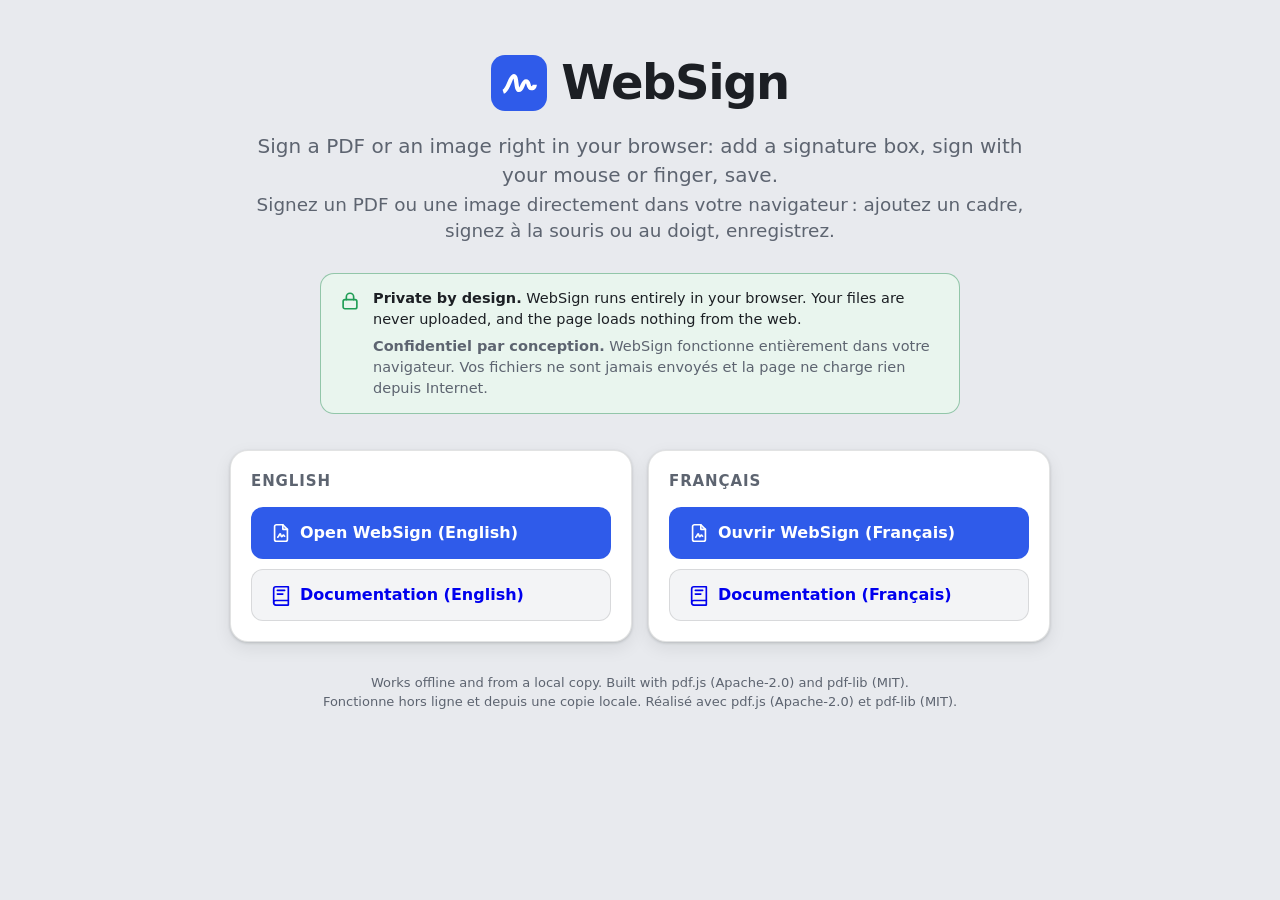
==== index.html @ f83391e6 "Add WebSign app (EN/FR), landing page, docs skeleton, build and smoke test build.mjs generates five " ====
<!doctype html>
<html lang="en">
<head>
<meta charset="utf-8">
<meta name="viewport" content="width=device-width, initial-scale=1, viewport-fit=cover">
<meta http-equiv="Content-Security-Policy" content="default-src 'none'; script-src 'unsafe-inline'; style-src 'unsafe-inline'; img-src data:; connect-src 'none'; media-src 'none'; object-src 'none'; frame-src 'none'; base-uri 'none'; form-action 'none'">
<meta name="referrer" content="no-referrer">
<meta name="color-scheme" content="light dark">
<meta name="description" content="WebSign: sign a PDF or an image in your browser. Nothing is uploaded. — Signez un PDF ou une image dans votre navigateur, sans rien envoyer.">
<title>WebSign – Sign a PDF or an image · Signer un PDF ou une image</title>
<link rel="icon" href="data:image/svg+xml,%3Csvg xmlns='http://www.w3.org/2000/svg' viewBox='0 0 32 32'%3E%3Crect width='32' height='32' rx='8' fill='%232f5bea'/%3E%3Cpath d='M7 21c3-1 4-9 6-9s1 8 3 8 2-5 4-5 1 4 3 4 2-2 2-2' fill='none' stroke='white' stroke-width='2.4' stroke-linecap='round' stroke-linejoin='round'/%3E%3C/svg%3E">
<style>
:root {
  --bg: #e8eaee;
  --surface: #ffffff;
  --surface-2: #f3f4f6;
  --text: #1c1f24;
  --muted: #5d6470;
  --line: rgba(20, 24, 31, 0.12);
  --accent: #2f5bea;
  --accent-text: #ffffff;
  --danger: #c62828;
  --shadow: 0 10px 30px rgba(15, 20, 30, 0.18), 0 2px 6px rgba(15, 20, 30, 0.1);
  --page-shadow: 0 1px 3px rgba(15, 20, 30, 0.18), 0 6px 18px rgba(15, 20, 30, 0.08);
  --radius: 14px;
  --tb-size: 44px;
  --safe-b: env(safe-area-inset-bottom, 0px);
  --safe-t: env(safe-area-inset-top, 0px);
  color-scheme: light dark;
}
@media (prefers-color-scheme: dark) {
  :root {
    --bg: #17191d;
    --surface: #262a31;
    --surface-2: #2f343c;
    --text: #eceef2;
    --muted: #a4abb7;
    --line: rgba(255, 255, 255, 0.12);
    --accent: #6d8dff;
    --accent-text: #0d1330;
    --danger: #ff6b6b;
    --shadow: 0 10px 30px rgba(0, 0, 0, 0.5), 0 2px 6px rgba(0, 0, 0, 0.35);
    --page-shadow: 0 1px 3px rgba(0, 0, 0, 0.5), 0 6px 18px rgba(0, 0, 0, 0.3);
  }
}

* { box-sizing: border-box; }
html, body { margin: 0; height: 100%; }
body {
  background: var(--bg);
  color: var(--text);
  font: 15px/1.45 system-ui, -apple-system, "Segoe UI", Roboto, "Helvetica Neue", Arial, sans-serif;
  -webkit-tap-highlight-color: transparent;
  -webkit-text-size-adjust: 100%;
}
[hidden] { display: none !important; }
button { font: inherit; color: inherit; }
.ico {
  width: 22px; height: 22px; flex: none;
  fill: none; stroke: currentColor; stroke-width: 1.8; stroke-linecap: round; stroke-linejoin: round;
}

/* ---------- shared header bar ---------- */
.bar {
  position: sticky; top: 0; z-index: 20;
  display: flex; align-items: center; gap: 12px;
  min-height: 52px;
  padding: calc(8px + var(--safe-t)) max(16px, env(safe-area-inset-right)) 8px max(16px, env(safe-area-inset-left));
  background: color-mix(in srgb, var(--bg) 82%, transparent);
  -webkit-backdrop-filter: blur(10px); backdrop-filter: blur(10px);
  border-bottom: 1px solid var(--line);
  font-size: 14px; color: var(--muted);
}
.brand-link {
  display: inline-flex; align-items: center; gap: 8px; flex: none;
  color: var(--text); text-decoration: none; font-weight: 650; letter-spacing: -0.01em;
  border-radius: 8px;
}
.brand-link .logo { width: 24px; height: 24px; color: var(--accent); }
.spacer { flex: 1; }
.bar-link { color: var(--muted); text-decoration: none; padding: 6px 8px; border-radius: 8px; white-space: nowrap; }
.bar-link:hover { color: var(--text); background: var(--surface-2); }
a:focus-visible { outline: 3px solid color-mix(in srgb, var(--accent) 60%, transparent); outline-offset: 2px; }
.filename { overflow: hidden; text-overflow: ellipsis; white-space: nowrap; min-width: 0; }

.btn {
  min-height: 44px; padding: 0 20px; border-radius: 12px;
  border: 1px solid var(--line); background: var(--surface-2);
  cursor: pointer; font-weight: 550;
}
.btn:hover { filter: brightness(0.97); }
.btn.primary { background: var(--accent); color: var(--accent-text); border-color: transparent; }
.btn:focus-visible, .tb:focus-visible, .menu button:focus-visible, .swatch:focus-visible {
  outline: 3px solid color-mix(in srgb, var(--accent) 60%, transparent); outline-offset: 2px;
}

.btn { display: inline-flex; align-items: center; justify-content: center; gap: 8px; text-decoration: none; line-height: 1.2; }
.btn.small { min-height: 36px; padding: 0 14px; border-radius: 10px; font-size: 14px; }
/* ---------- landing ---------- */
.landing-main {
  min-height: 100vh; min-height: 100dvh;
  max-width: 860px; margin: 0 auto;
  padding: calc(48px + var(--safe-t)) 20px calc(40px + var(--safe-b));
  display: flex; flex-direction: column; align-items: center; text-align: center;
}
.landing-brand { display: flex; align-items: center; gap: 14px; }
.landing-brand h1 { margin: 0; font-size: clamp(34px, 7vw, 48px); letter-spacing: -0.03em; }
.logo-lg { width: 56px; height: 56px; color: var(--accent); }
.pitch { margin: 14px 0 0; font-size: clamp(17px, 3.4vw, 20px); color: var(--muted); max-width: 40em; }
.pitch span { display: block; }
.pitch [lang="fr"] { margin-top: 2px; font-size: 0.92em; }
.privacy-card {
  margin: 28px 0 8px; padding: 14px 18px;
  display: flex; gap: 12px; align-items: flex-start; text-align: left;
  background: color-mix(in srgb, #1f9d55 10%, var(--surface));
  border: 1px solid color-mix(in srgb, #1f9d55 35%, var(--line));
  border-radius: 14px; max-width: 640px;
}
.privacy-card .ico { color: #1f9d55; margin-top: 2px; }
.privacy-card p { margin: 0; font-size: 14.5px; }
.privacy-card p + p { margin-top: 6px; color: var(--muted); }
.choices { margin-top: 28px; width: 100%; display: grid; grid-template-columns: repeat(2, minmax(0, 1fr)); gap: 16px; }
@media (max-width: 620px) { .choices { grid-template-columns: 1fr; } }
.choice {
  display: flex; flex-direction: column; gap: 10px;
  padding: 20px; text-align: left;
  background: var(--surface); border: 1px solid var(--line); border-radius: 18px;
  box-shadow: var(--page-shadow);
}
.choice h2 { margin: 0 0 4px; font-size: 15px; color: var(--muted); font-weight: 600; text-transform: uppercase; letter-spacing: 0.06em; }
.btn.big { min-height: 52px; justify-content: flex-start; padding: 0 18px; font-size: 16px; }
.landing-foot { margin-top: 32px; font-size: 13px; color: var(--muted); }
.landing-foot span { display: block; }
.landing-foot a { color: inherit; }

/* ---------- docs ---------- */
.docs-body { max-width: 1120px; margin: 0 auto; padding: 24px 20px calc(64px + var(--safe-b)); display: grid; grid-template-columns: 250px minmax(0, 1fr); gap: 40px; }
@media (max-width: 860px) { .docs-body { grid-template-columns: 1fr; gap: 8px; } }
.toc { position: sticky; top: 72px; align-self: start; max-height: calc(100vh - 90px); overflow: auto; font-size: 14px; }
@media (max-width: 860px) { .toc { position: static; max-height: none; } }
.toc h2 { font-size: 13px; text-transform: uppercase; letter-spacing: 0.06em; color: var(--muted); margin: 0 0 8px; }
.toc ol { margin: 0; padding-left: 20px; }
.toc li { margin: 4px 0; }
.toc a { color: var(--text); text-decoration: none; }
.toc a:hover { color: var(--accent); text-decoration: underline; }
.doc { max-width: 720px; font-size: 16px; line-height: 1.65; }
.doc h1 { font-size: clamp(28px, 5vw, 36px); letter-spacing: -0.02em; margin: 0 0 8px; line-height: 1.2; }
.doc .lede { font-size: 18px; color: var(--muted); margin-top: 0; }
.doc h2 { font-size: 22px; margin: 40px 0 10px; padding-top: 8px; border-top: 1px solid var(--line); scroll-margin-top: 70px; }
.doc h3 { font-size: 17px; margin: 22px 0 6px; scroll-margin-top: 70px; }
.doc a { color: var(--accent); }
.doc code, .doc kbd {
  font: 0.88em ui-monospace, SFMono-Regular, Menlo, Consolas, monospace;
  background: var(--surface-2); border: 1px solid var(--line); border-radius: 5px; padding: 1px 5px;
}
.doc table { border-collapse: collapse; width: 100%; font-size: 15px; margin: 12px 0; }
.doc th, .doc td { text-align: left; padding: 8px 10px; border-bottom: 1px solid var(--line); vertical-align: top; }
.doc th { color: var(--muted); font-weight: 600; }
.doc .callout { padding: 12px 16px; border-radius: 12px; background: color-mix(in srgb, var(--accent) 9%, var(--surface)); border: 1px solid color-mix(in srgb, var(--accent) 25%, var(--line)); }
.doc .tbicon { display: inline-flex; vertical-align: -5px; width: 26px; height: 26px; align-items: center; justify-content: center; border-radius: 50%; background: var(--surface); border: 1px solid var(--line); margin: 0 2px; }
.doc .tbicon .ico { width: 16px; height: 16px; }
.doc dt { font-weight: 650; margin-top: 14px; }
.doc dd { margin: 4px 0 0 0; }
.doc-foot { margin-top: 48px; padding-top: 16px; border-top: 1px solid var(--line); font-size: 14px; color: var(--muted); display: flex; gap: 16px; flex-wrap: wrap; }
</style>
</head>
<body>
<svg width="0" height="0" style="position:absolute" aria-hidden="true">
  <defs>
    <symbol id="i-logo" viewBox="0 0 32 32"><rect width="32" height="32" rx="8" fill="currentColor" stroke="none"/><path d="M7 21c3-1 4-9 6-9s1 8 3 8 2-5 4-5 1 4 3 4 2-2 2-2" fill="none" stroke="#fff" stroke-width="2.4"/></symbol>
    <symbol id="i-box" viewBox="0 0 24 24"><path d="M4 8V5a1 1 0 0 1 1-1h3M16 4h3a1 1 0 0 1 1 1v3M20 16v3a1 1 0 0 1-1 1h-3M8 20H5a1 1 0 0 1-1-1v-3M11 4h2M11 20h2M4 11v2M20 11v2"/><path d="M8.5 14.5c1.2-.4 1.6-3.5 2.6-3.5s.6 3 1.6 3 1-1.8 1.9-1.8.6 1.3 1.4 1.3"/></symbol>
    <symbol id="i-pen" viewBox="0 0 24 24"><path d="M15.2 4.8a2.3 2.3 0 0 1 3.3 0l.7.7a2.3 2.3 0 0 1 0 3.3L9 19l-4.6 1.1a.4.4 0 0 1-.5-.5L5 15z"/><path d="m13.5 6.5 4 4"/></symbol>
    <symbol id="i-undo" viewBox="0 0 24 24"><path d="M9 14 4 9l5-5"/><path d="M4 9h10.5a5.5 5.5 0 0 1 0 11H11"/></symbol>
    <symbol id="i-redo" viewBox="0 0 24 24"><path d="m15 14 5-5-5-5"/><path d="M20 9H9.5a5.5 5.5 0 0 0 0 11H13"/></symbol>
    <symbol id="i-sig" viewBox="0 0 24 24"><path d="M3 15c2.2-.6 3-7 4.6-7s.6 6.5 2.2 6.5 1.6-3.6 3.1-3.6 1 2.6 2.4 2.6"/><path d="M18 13v7M15 17.5l3 3 3-3"/><path d="M3 20h9"/></symbol>
    <symbol id="i-doc" viewBox="0 0 24 24"><path d="M14 3H7a2 2 0 0 0-2 2v14a2 2 0 0 0 2 2h10a2 2 0 0 0 2-2V8z"/><path d="M14 3v5h5"/><path d="M12 11v6M9 14.5l3 3 3-3"/></symbol>
    <symbol id="i-file" viewBox="0 0 24 24"><path d="M14 3H7a2 2 0 0 0-2 2v14a2 2 0 0 0 2 2h10a2 2 0 0 0 2-2V8z"/><path d="M14 3v5h5"/><path d="M8.5 16.5c1.2-.4 1.6-3.5 2.6-3.5s.6 3 1.6 3 1-1.8 1.9-1.8.6 1.3 1.4 1.3"/></symbol>
    <symbol id="i-move" viewBox="0 0 24 24"><path d="M12 3v18M3 12h18M12 3 9.5 5.5M12 3l2.5 2.5M12 21l-2.5-2.5M12 21l2.5-2.5M3 12l2.5-2.5M3 12l2.5 2.5M21 12l-2.5-2.5M21 12l-2.5 2.5"/></symbol>
    <symbol id="i-eraser" viewBox="0 0 24 24"><path d="m7 21-4.3-4.3a1 1 0 0 1 0-1.4l10-10a1 1 0 0 1 1.4 0l5.6 5.6a1 1 0 0 1 0 1.4L13 19"/><path d="M7 21h13M5.5 12.5l6 6"/></symbol>
    <symbol id="i-trash" viewBox="0 0 24 24"><path d="M4 7h16M10 11v6M14 11v6M6 7l1 12a2 2 0 0 0 2 2h6a2 2 0 0 0 2-2l1-12M9 7V4h6v3"/></symbol>
    <symbol id="i-book" viewBox="0 0 24 24"><path d="M4 5.5A2.5 2.5 0 0 1 6.5 3H20v15H6.5A2.5 2.5 0 0 0 4 20.5z"/><path d="M4 20.5A2.5 2.5 0 0 0 6.5 23H20v-5M8 7h8M8 11h6"/></symbol>
    <symbol id="i-lock" viewBox="0 0 24 24"><rect x="4.5" y="10.5" width="15" height="10" rx="2"/><path d="M8 10.5V7.5a4 4 0 0 1 8 0v3"/></symbol>
    <symbol id="i-x" viewBox="0 0 24 24"><path d="M6 6l12 12M18 6 6 18"/></symbol>
  </defs>
</svg>
<main class="landing-main">
  <div class="landing-brand">
    <svg class="logo-lg" aria-hidden="true"><use href="#i-logo"/></svg>
    <h1>WebSign</h1>
  </div>
  <p class="pitch">
    <span lang="en">Sign a PDF or an image right in your browser: add a signature box, sign with your mouse or finger, save.</span>
    <span lang="fr">Signez un PDF ou une image directement dans votre navigateur&#8239;: ajoutez un cadre, signez à la souris ou au doigt, enregistrez.</span>
  </p>
  <div class="privacy-card">
    <svg class="ico" aria-hidden="true"><use href="#i-lock"/></svg>
    <div>
      <p lang="en"><strong>Private by design.</strong> WebSign runs entirely in your browser. Your files are never uploaded, and the page loads nothing from the web.</p>
      <p lang="fr"><strong>Confidentiel par conception.</strong> WebSign fonctionne entièrement dans votre navigateur. Vos fichiers ne sont jamais envoyés et la page ne charge rien depuis Internet.</p>
    </div>
  </div>
  <div class="choices" id="choices">
    <section class="choice" lang="en" id="choice-en" aria-labelledby="choice-en-title">
      <h2 id="choice-en-title">English</h2>
      <a class="btn primary big" href="app/websign_en.html" id="go-en-app"><svg class="ico" aria-hidden="true"><use href="#i-file"/></svg><span>Open WebSign (English)</span></a>
      <a class="btn big" href="doc/doc_en.html" id="go-en-doc"><svg class="ico" aria-hidden="true"><use href="#i-book"/></svg><span>Documentation (English)</span></a>
    </section>
    <section class="choice" lang="fr" id="choice-fr" aria-labelledby="choice-fr-title">
      <h2 id="choice-fr-title">Français</h2>
      <a class="btn primary big" href="app/websign_fr.html" id="go-fr-app"><svg class="ico" aria-hidden="true"><use href="#i-file"/></svg><span>Ouvrir WebSign (Français)</span></a>
      <a class="btn big" href="doc/doc_fr.html" id="go-fr-doc"><svg class="ico" aria-hidden="true"><use href="#i-book"/></svg><span>Documentation (Français)</span></a>
    </section>
  </div>
  <p class="landing-foot">
    <span lang="en">Works offline and from a local copy. Built with pdf.js (Apache-2.0) and pdf-lib (MIT).</span>
    <span lang="fr">Fonctionne hors ligne et depuis une copie locale. Réalisé avec pdf.js (Apache-2.0) et pdf-lib (MIT).</span>
  </p>
</main>
<script>
// Show the browser's language first; both choices always stay available.
(function () {
  var langs = (navigator.languages && navigator.languages.length ? navigator.languages : [navigator.language || 'en']);
  var first = String(langs[0] || 'en').toLowerCase();
  if (first.indexOf('fr') === 0) {
    var box = document.getElementById('choices');
    box.insertBefore(document.getElementById('choice-fr'), document.getElementById('choice-en'));
  }
})();
</script>
</body>
</html>
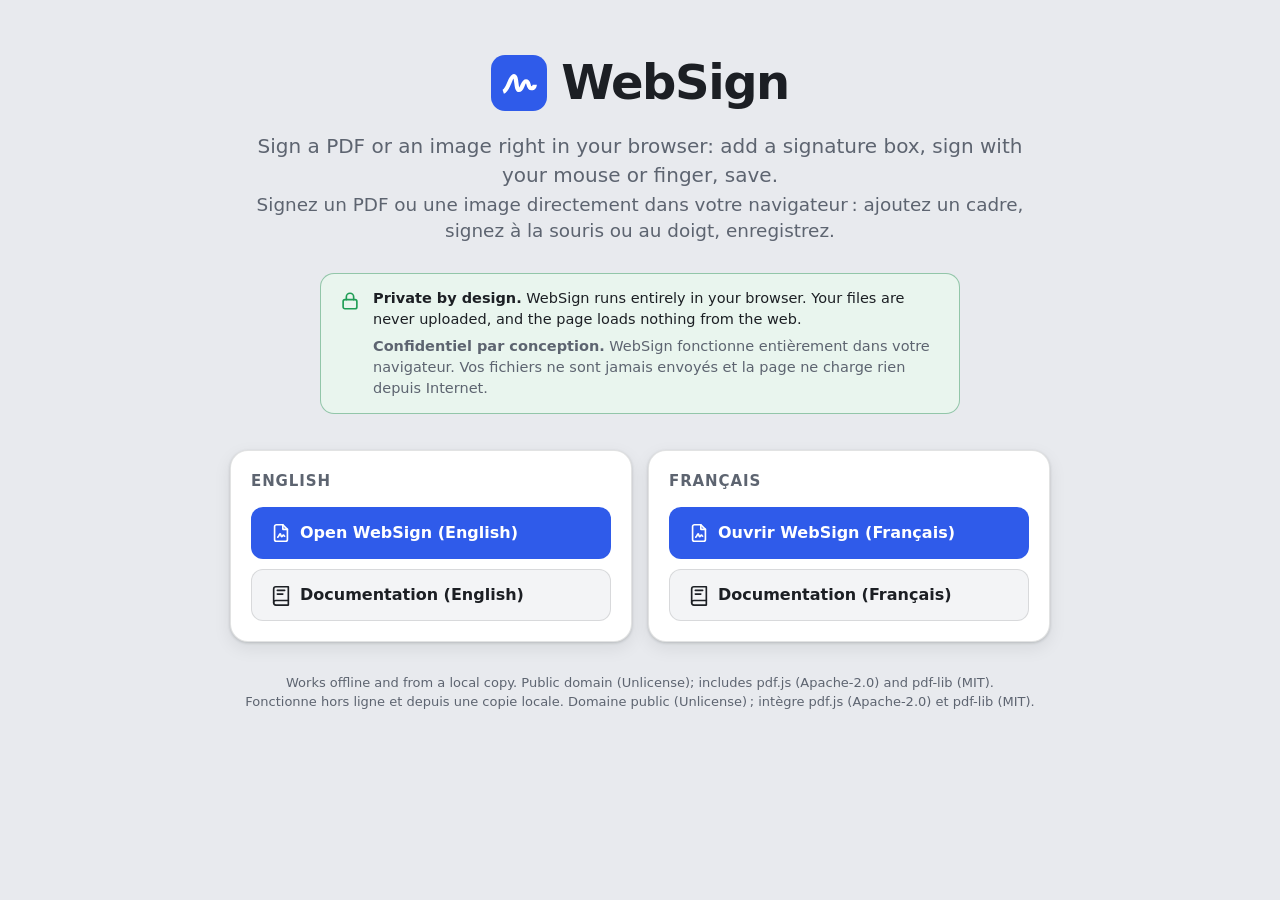
==== commit 61d54525: "App: password Enter default, keep raster notice visible, toast at top, layout fixes; extend tests - " ====
--- a/index.html
+++ b/index.html
@@ -96,6 +96,13 @@
 
 .btn { display: inline-flex; align-items: center; justify-content: center; gap: 8px; text-decoration: none; line-height: 1.2; }
 .btn.small { min-height: 36px; padding: 0 14px; border-radius: 10px; font-size: 14px; }
+a.btn { color: var(--text); }
+a.btn.primary { color: var(--accent-text); }
+.bar .btn, .bar-link { white-space: nowrap; }
+@media (max-width: 420px) {
+  .bar { gap: 6px; }
+  .brand-link span { display: none; }
+}
 /* ---------- landing ---------- */
 .landing-main {
   min-height: 100vh; min-height: 100dvh;
@@ -135,11 +142,11 @@
 
 /* ---------- docs ---------- */
 .docs-body { max-width: 1120px; margin: 0 auto; padding: 24px 20px calc(64px + var(--safe-b)); display: grid; grid-template-columns: 250px minmax(0, 1fr); gap: 40px; }
-@media (max-width: 860px) { .docs-body { grid-template-columns: 1fr; gap: 8px; } }
+@media (max-width: 860px) { .docs-body { grid-template-columns: minmax(0, 1fr); gap: 8px; } }
 .toc { position: sticky; top: 72px; align-self: start; max-height: calc(100vh - 90px); overflow: auto; font-size: 14px; }
 @media (max-width: 860px) { .toc { position: static; max-height: none; } }
 .toc h2 { font-size: 13px; text-transform: uppercase; letter-spacing: 0.06em; color: var(--muted); margin: 0 0 8px; }
-.toc ol { margin: 0; padding-left: 20px; }
+.toc ol { margin: 0; padding-left: 28px; }
 .toc li { margin: 4px 0; }
 .toc a { color: var(--text); text-decoration: none; }
 .toc a:hover { color: var(--accent); text-decoration: underline; }
@@ -162,6 +169,9 @@
 .doc dt { font-weight: 650; margin-top: 14px; }
 .doc dd { margin: 4px 0 0 0; }
 .doc-foot { margin-top: 48px; padding-top: 16px; border-top: 1px solid var(--line); font-size: 14px; color: var(--muted); display: flex; gap: 16px; flex-wrap: wrap; }
+.doc pre { overflow: auto; background: var(--surface-2); border: 1px solid var(--line); padding: 12px 14px; border-radius: 10px; font-size: 14px; line-height: 1.5; }
+.doc pre code { border: 0; padding: 0; background: none; }
+.doc ul ul { margin-top: 6px; }
 </style>
 </head>
 <body>
@@ -212,8 +222,8 @@
     </section>
   </div>
   <p class="landing-foot">
-    <span lang="en">Works offline and from a local copy. Built with pdf.js (Apache-2.0) and pdf-lib (MIT).</span>
-    <span lang="fr">Fonctionne hors ligne et depuis une copie locale. Réalisé avec pdf.js (Apache-2.0) et pdf-lib (MIT).</span>
+    <span lang="en">Works offline and from a local copy. Public domain (Unlicense); includes pdf.js (Apache-2.0) and pdf-lib (MIT).</span>
+    <span lang="fr">Fonctionne hors ligne et depuis une copie locale. Domaine public (Unlicense)&#8239;; intègre pdf.js (Apache-2.0) et pdf-lib (MIT).</span>
   </p>
 </main>
 <script>
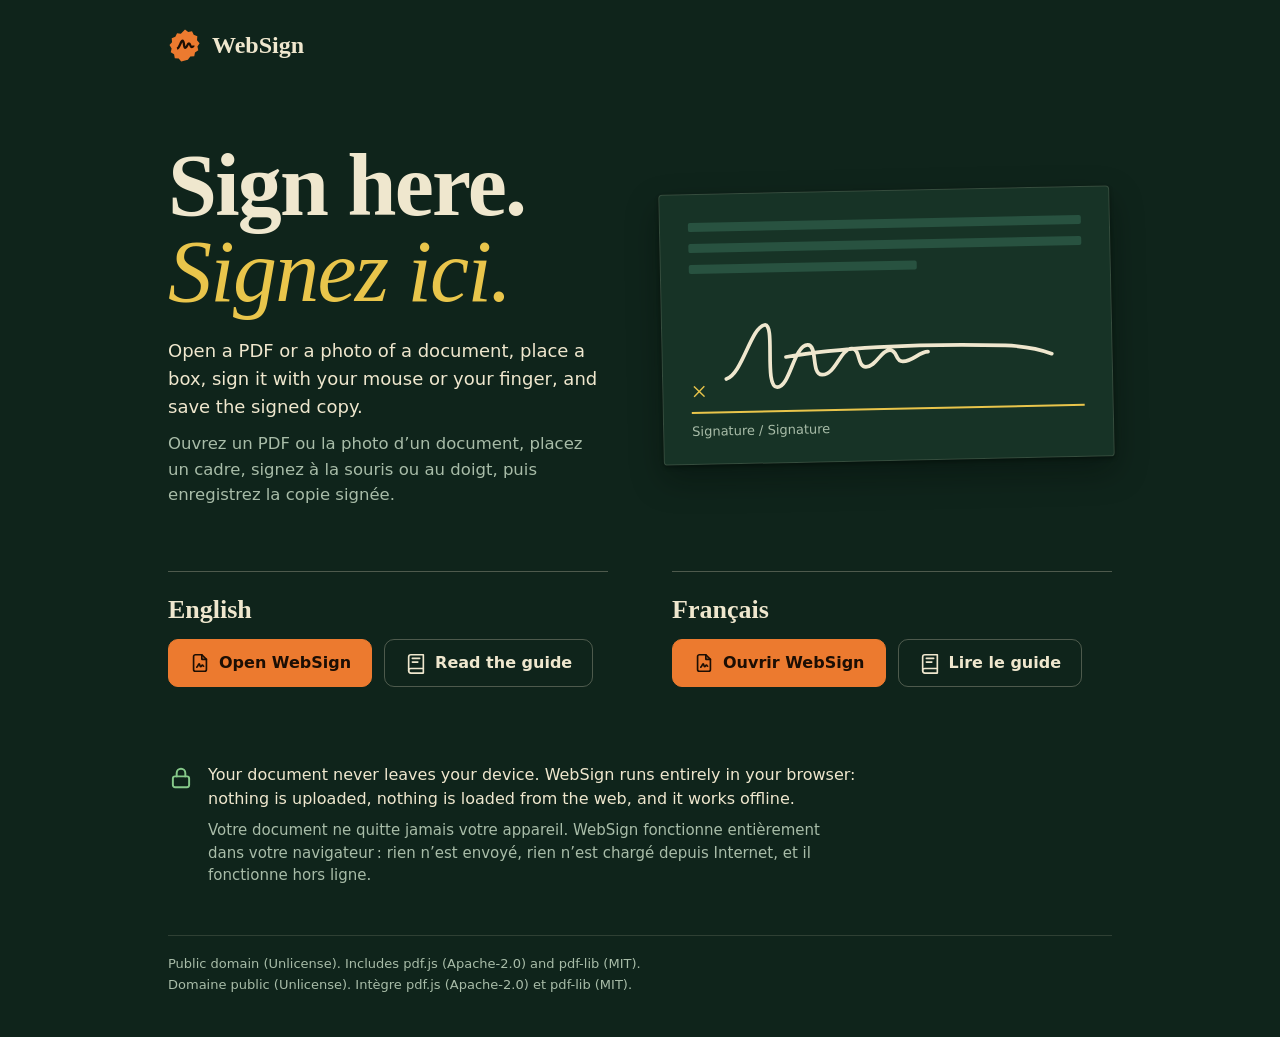
==== commit ff8fdb02: "Redesign: dark by design, green / yellow / orange palette A writing desk at night: bottle-green blot" ====
--- a/index.html
+++ b/index.html
@@ -5,51 +5,51 @@
 <meta name="viewport" content="width=device-width, initial-scale=1, viewport-fit=cover">
 <meta http-equiv="Content-Security-Policy" content="default-src 'none'; script-src 'unsafe-inline'; style-src 'unsafe-inline'; img-src data:; connect-src 'none'; media-src 'none'; object-src 'none'; frame-src 'none'; base-uri 'none'; form-action 'none'">
 <meta name="referrer" content="no-referrer">
-<meta name="color-scheme" content="light dark">
+<meta name="color-scheme" content="dark">
+<meta name="theme-color" content="#0f241b">
 <meta name="description" content="WebSign: sign a PDF or an image in your browser. Nothing is uploaded. — Signez un PDF ou une image dans votre navigateur, sans rien envoyer.">
 <title>WebSign – Sign a PDF or an image · Signer un PDF ou une image</title>
-<link rel="icon" href="data:image/svg+xml,%3Csvg xmlns='http://www.w3.org/2000/svg' viewBox='0 0 32 32'%3E%3Crect width='32' height='32' rx='8' fill='%232f5bea'/%3E%3Cpath d='M7 21c3-1 4-9 6-9s1 8 3 8 2-5 4-5 1 4 3 4 2-2 2-2' fill='none' stroke='white' stroke-width='2.4' stroke-linecap='round' stroke-linejoin='round'/%3E%3C/svg%3E">
+<link rel="icon" href="data:image/svg+xml,%3Csvg xmlns='http://www.w3.org/2000/svg' viewBox='0 0 32 32'%3E%3Cpath d='M16 1.5l3 2.2 3.6-.6 1.6 3.3 3.4 1.4-.3 3.7 2.4 2.8-2 3.1.8 3.6-3.1 2-.7 3.6-3.7.3-2.3 2.9L16 30.5l-3.6 1.1-2.3-2.9-3.7-.3-.7-3.6-3.1-2 .8-3.6-2-3.1 2.4-2.8-.3-3.7 3.4-1.4 1.6-3.3 3.6.6z' fill='%23ec7a2f'/%3E%3Cpath d='M8.5 19.5c2.6-.8 3.4-7.5 5.2-7.5s.8 6.6 2.6 6.6 1.7-4 3.4-4 .9 3.3 2.6 3.3 1.6-1.4 1.6-1.4' fill='none' stroke='%231c0e04' stroke-width='2.2' stroke-linecap='round' stroke-linejoin='round'/%3E%3C/svg%3E">
 <style>
+/* WebSign design tokens: "a writing desk at night".
+   Bottle-green blotter, felt surfaces, parchment text, brass (yellow) for the signature
+   box / focus / selection, sealing-wax orange for primary actions, leaf green for success.
+   Dark by design: there is no light theme. All text pairs meet WCAG AA (most AAA). */
 :root {
-  --bg: #e8eaee;
-  --surface: #ffffff;
-  --surface-2: #f3f4f6;
-  --text: #1c1f24;
-  --muted: #5d6470;
-  --line: rgba(20, 24, 31, 0.12);
-  --accent: #2f5bea;
-  --accent-text: #ffffff;
-  --danger: #c62828;
-  --shadow: 0 10px 30px rgba(15, 20, 30, 0.18), 0 2px 6px rgba(15, 20, 30, 0.1);
-  --page-shadow: 0 1px 3px rgba(15, 20, 30, 0.18), 0 6px 18px rgba(15, 20, 30, 0.08);
-  --radius: 14px;
+  --bg: #0f241b;          /* blotter */
+  --surface: #173326;     /* felt */
+  --surface-2: #1f4232;   /* raised felt */
+  --surface-3: #285240;   /* hover */
+  --text: #efe7ce;        /* parchment: 13.2:1 on --bg */
+  --muted: #a8bca8;       /* sage: 8.1:1 on --bg */
+  --line: rgba(239, 231, 206, 0.14);
+  --line-strong: rgba(239, 231, 206, 0.28);
+  --brass: #e9c54b;       /* 9.7:1 on --bg */
+  --wax: #ec7a2f;         /* primary actions */
+  --wax-hover: #f48c45;
+  --wax-ink: #1c0e04;     /* text on wax: 6.6:1 */
+  --leaf: #86c98a;        /* 8.3:1 on --bg */
+  --danger: #ff9a7a;      /* 6.6:1 on --surface */
+  --accent: var(--brass);
+  --accent-text: var(--wax-ink);
+  --serif: "Iowan Old Style", "Palatino Linotype", "Book Antiqua", Palatino, "URW Palladio L", P052, Georgia, serif;
+  --sans: system-ui, -apple-system, "Segoe UI", Roboto, "Helvetica Neue", Arial, sans-serif;
+  --shadow: 0 18px 40px rgba(2, 10, 6, 0.55), 0 2px 8px rgba(2, 10, 6, 0.4);
+  --page-shadow: 0 2px 4px rgba(2, 10, 6, 0.45), 0 14px 32px rgba(2, 10, 6, 0.35);
+  --radius: 10px;
   --tb-size: 44px;
   --safe-b: env(safe-area-inset-bottom, 0px);
   --safe-t: env(safe-area-inset-top, 0px);
-  color-scheme: light dark;
-}
-@media (prefers-color-scheme: dark) {
-  :root {
-    --bg: #17191d;
-    --surface: #262a31;
-    --surface-2: #2f343c;
-    --text: #eceef2;
-    --muted: #a4abb7;
-    --line: rgba(255, 255, 255, 0.12);
-    --accent: #6d8dff;
-    --accent-text: #0d1330;
-    --danger: #ff6b6b;
-    --shadow: 0 10px 30px rgba(0, 0, 0, 0.5), 0 2px 6px rgba(0, 0, 0, 0.35);
-    --page-shadow: 0 1px 3px rgba(0, 0, 0, 0.5), 0 6px 18px rgba(0, 0, 0, 0.3);
-  }
-}
+  color-scheme: dark;
+}
+::selection { background: var(--brass); color: var(--wax-ink); }
 
 * { box-sizing: border-box; }
 html, body { margin: 0; height: 100%; }
 body {
   background: var(--bg);
   color: var(--text);
-  font: 15px/1.45 system-ui, -apple-system, "Segoe UI", Roboto, "Helvetica Neue", Arial, sans-serif;
+  font: 15px/1.5 var(--sans);
   -webkit-tap-highlight-color: transparent;
   -webkit-text-size-adjust: 100%;
 }
@@ -73,31 +73,34 @@
 }
 .brand-link {
   display: inline-flex; align-items: center; gap: 8px; flex: none;
-  color: var(--text); text-decoration: none; font-weight: 650; letter-spacing: -0.01em;
-  border-radius: 8px;
-}
-.brand-link .logo { width: 24px; height: 24px; color: var(--accent); }
+  color: var(--text); text-decoration: none; border-radius: 8px;
+  font: 600 19px/1 var(--serif); letter-spacing: 0.005em;
+}
+.brand-link .logo { width: 26px; height: 26px; color: var(--wax); }
 .spacer { flex: 1; }
 .bar-link { color: var(--muted); text-decoration: none; padding: 6px 8px; border-radius: 8px; white-space: nowrap; }
 .bar-link:hover { color: var(--text); background: var(--surface-2); }
-a:focus-visible { outline: 3px solid color-mix(in srgb, var(--accent) 60%, transparent); outline-offset: 2px; }
+a:focus-visible { outline: 2px solid var(--brass); outline-offset: 3px; }
 .filename { overflow: hidden; text-overflow: ellipsis; white-space: nowrap; min-width: 0; }
 
 .btn {
-  min-height: 44px; padding: 0 20px; border-radius: 12px;
-  border: 1px solid var(--line); background: var(--surface-2);
-  cursor: pointer; font-weight: 550;
-}
-.btn:hover { filter: brightness(0.97); }
-.btn.primary { background: var(--accent); color: var(--accent-text); border-color: transparent; }
+  min-height: 44px; padding: 0 20px; border-radius: var(--radius);
+  border: 1px solid var(--line-strong); background: transparent; color: var(--text);
+  cursor: pointer; font-weight: 600;
+  transition: background .12s, border-color .12s;
+}
+.btn:hover { background: var(--surface-2); border-color: var(--muted); }
+.btn.primary { background: var(--wax); color: var(--wax-ink); border-color: var(--wax); }
+.btn.primary:hover { background: var(--wax-hover); border-color: var(--wax-hover); }
 .btn:focus-visible, .tb:focus-visible, .menu button:focus-visible, .swatch:focus-visible {
-  outline: 3px solid color-mix(in srgb, var(--accent) 60%, transparent); outline-offset: 2px;
+  outline: 2px solid var(--brass); outline-offset: 3px;
 }
 
 .btn { display: inline-flex; align-items: center; justify-content: center; gap: 8px; text-decoration: none; line-height: 1.2; }
-.btn.small { min-height: 36px; padding: 0 14px; border-radius: 10px; font-size: 14px; }
+.btn.small { min-height: 36px; padding: 0 14px; border-radius: 8px; font-size: 14px; }
 a.btn { color: var(--text); }
-a.btn.primary { color: var(--accent-text); }
+a.btn.primary { color: var(--wax-ink); }
+@media (prefers-reduced-motion: reduce) { .btn { transition: none; } }
 .bar .btn, .bar-link { white-space: nowrap; }
 @media (max-width: 420px) {
   .bar { gap: 6px; }
@@ -105,57 +108,86 @@
 }
 /* ---------- landing ---------- */
 .landing-main {
-  min-height: 100vh; min-height: 100dvh;
-  max-width: 860px; margin: 0 auto;
-  padding: calc(48px + var(--safe-t)) 20px calc(40px + var(--safe-b));
-  display: flex; flex-direction: column; align-items: center; text-align: center;
-}
-.landing-brand { display: flex; align-items: center; gap: 14px; }
-.landing-brand h1 { margin: 0; font-size: clamp(34px, 7vw, 48px); letter-spacing: -0.03em; }
-.logo-lg { width: 56px; height: 56px; color: var(--accent); }
-.pitch { margin: 14px 0 0; font-size: clamp(17px, 3.4vw, 20px); color: var(--muted); max-width: 40em; }
-.pitch span { display: block; }
-.pitch [lang="fr"] { margin-top: 2px; font-size: 0.92em; }
-.privacy-card {
-  margin: 28px 0 8px; padding: 14px 18px;
-  display: flex; gap: 12px; align-items: flex-start; text-align: left;
-  background: color-mix(in srgb, #1f9d55 10%, var(--surface));
-  border: 1px solid color-mix(in srgb, #1f9d55 35%, var(--line));
-  border-radius: 14px; max-width: 640px;
-}
-.privacy-card .ico { color: #1f9d55; margin-top: 2px; }
-.privacy-card p { margin: 0; font-size: 14.5px; }
-.privacy-card p + p { margin-top: 6px; color: var(--muted); }
-.choices { margin-top: 28px; width: 100%; display: grid; grid-template-columns: repeat(2, minmax(0, 1fr)); gap: 16px; }
-@media (max-width: 620px) { .choices { grid-template-columns: 1fr; } }
+  max-width: 1040px; margin: 0 auto;
+  padding: calc(28px + var(--safe-t)) clamp(20px, 5vw, 48px) calc(40px + var(--safe-b));
+}
+.landing-head { display: flex; align-items: center; gap: 10px; }
+.landing-head .logo { width: 34px; height: 34px; color: var(--wax); }
+.wordmark { font: 600 24px/1 var(--serif); color: var(--text); }
+
+.hero {
+  display: grid; grid-template-columns: minmax(0, 1fr) minmax(0, 1.05fr);
+  gap: clamp(28px, 5vw, 64px); align-items: center;
+  margin: clamp(40px, 9vh, 96px) 0 clamp(40px, 7vh, 72px);
+}
+@media (max-width: 780px) { .hero { grid-template-columns: minmax(0, 1fr); } }
+.hero h1 {
+  margin: 0 0 22px;
+  font: 600 clamp(48px, 9vw, 88px)/0.98 var(--serif);
+  letter-spacing: -0.02em; color: var(--text);
+}
+.hero h1 span { display: block; }
+.hero h1 .fr { color: var(--brass); font-style: italic; font-weight: 500; }
+.hero-text p { margin: 0; max-width: 34em; font-size: 18px; line-height: 1.55; color: var(--text); }
+.hero-text p.fr { margin-top: 10px; color: var(--muted); font-size: 16.5px; }
+
+/* the signature line: the one moment of motion on the site */
+.sheet {
+  margin: 0; padding: 28px 28px 22px;
+  background: var(--surface); border: 1px solid var(--line);
+  border-radius: 4px; box-shadow: var(--page-shadow);
+  transform: rotate(-1.2deg);
+}
+.sheet-lines span { display: block; height: 9px; margin: 0 0 12px; border-radius: 2px; background: var(--surface-3); }
+.sheet-lines .short { width: 58%; }
+.sign-field { position: relative; display: flex; align-items: flex-end; gap: 10px; margin-top: 34px; border-bottom: 2px solid var(--brass); }
+.sign-field .x { font: 500 28px/1 var(--serif); color: var(--brass); padding-bottom: 6px; }
+.scribble { flex: 1; height: clamp(70px, 12vw, 104px); overflow: visible; }
+.scribble path {
+  fill: none; stroke: var(--text); stroke-width: 3.2; stroke-linecap: round; stroke-linejoin: round;
+  stroke-dasharray: 1; stroke-dashoffset: 1;
+  animation: sign 2.4s cubic-bezier(.55, .1, .35, 1) .5s forwards;
+}
+@keyframes sign { to { stroke-dashoffset: 0; } }
+@media (prefers-reduced-motion: reduce) { .scribble path { animation: none; stroke-dashoffset: 0; } }
+.sheet figcaption { margin-top: 8px; font-size: 13px; color: var(--muted); }
+
+.choices { display: grid; grid-template-columns: repeat(2, minmax(0, 1fr)); gap: 0 clamp(24px, 5vw, 64px); }
+@media (max-width: 640px) { .choices { grid-template-columns: minmax(0, 1fr); } }
 .choice {
-  display: flex; flex-direction: column; gap: 10px;
-  padding: 20px; text-align: left;
-  background: var(--surface); border: 1px solid var(--line); border-radius: 18px;
-  box-shadow: var(--page-shadow);
-}
-.choice h2 { margin: 0 0 4px; font-size: 15px; color: var(--muted); font-weight: 600; text-transform: uppercase; letter-spacing: 0.06em; }
-.btn.big { min-height: 52px; justify-content: flex-start; padding: 0 18px; font-size: 16px; }
-.landing-foot { margin-top: 32px; font-size: 13px; color: var(--muted); }
-.landing-foot span { display: block; }
-.landing-foot a { color: inherit; }
+  display: flex; flex-wrap: wrap; align-items: center; gap: 12px;
+  padding: 22px 0; border-top: 1px solid var(--line-strong);
+}
+.choice h2 { flex: 1 0 100%; margin: 0 0 2px; font: 600 26px/1.2 var(--serif); color: var(--text); }
+.choice .btn { min-height: 48px; font-size: 16px; }
+
+.privacy {
+  display: flex; gap: 14px; align-items: flex-start;
+  margin-top: clamp(32px, 6vh, 56px); max-width: 46em;
+}
+.privacy .ico { color: var(--leaf); width: 26px; height: 26px; margin-top: 2px; }
+.privacy p { margin: 0; font-size: 16px; color: var(--text); }
+.privacy p.fr { margin-top: 8px; color: var(--muted); font-size: 15px; }
+.landing-foot { margin-top: 48px; padding-top: 16px; border-top: 1px solid var(--line); font-size: 13px; color: var(--muted); }
+.landing-foot p { margin: 2px 0; }
 
 /* ---------- docs ---------- */
 .docs-body { max-width: 1120px; margin: 0 auto; padding: 24px 20px calc(64px + var(--safe-b)); display: grid; grid-template-columns: 250px minmax(0, 1fr); gap: 40px; }
 @media (max-width: 860px) { .docs-body { grid-template-columns: minmax(0, 1fr); gap: 8px; } }
 .toc { position: sticky; top: 72px; align-self: start; max-height: calc(100vh - 90px); overflow: auto; font-size: 14px; }
 @media (max-width: 860px) { .toc { position: static; max-height: none; } }
-.toc h2 { font-size: 13px; text-transform: uppercase; letter-spacing: 0.06em; color: var(--muted); margin: 0 0 8px; }
+.toc h2 { font: 600 18px/1.3 var(--serif); color: var(--text); margin: 0 0 10px; }
 .toc ol { margin: 0; padding-left: 28px; }
 .toc li { margin: 4px 0; }
-.toc a { color: var(--text); text-decoration: none; }
-.toc a:hover { color: var(--accent); text-decoration: underline; }
-.doc { max-width: 720px; font-size: 16px; line-height: 1.65; }
-.doc h1 { font-size: clamp(28px, 5vw, 36px); letter-spacing: -0.02em; margin: 0 0 8px; line-height: 1.2; }
+.toc li::marker { color: var(--muted); }
+.toc a { color: var(--muted); text-decoration: none; }
+.toc a:hover { color: var(--brass); text-decoration: underline; }
+.doc { max-width: 68ch; font-size: 16.5px; line-height: 1.65; }
+.doc h1 { font: 600 clamp(34px, 6vw, 52px)/1.08 var(--serif); letter-spacing: -0.015em; margin: 8px 0 14px; }
 .doc .lede { font-size: 18px; color: var(--muted); margin-top: 0; }
-.doc h2 { font-size: 22px; margin: 40px 0 10px; padding-top: 8px; border-top: 1px solid var(--line); scroll-margin-top: 70px; }
-.doc h3 { font-size: 17px; margin: 22px 0 6px; scroll-margin-top: 70px; }
-.doc a { color: var(--accent); }
+.doc h2 { font: 600 27px/1.25 var(--serif); margin: 48px 0 12px; padding-top: 14px; border-top: 1px solid var(--line-strong); scroll-margin-top: 70px; }
+.doc h3 { font: 600 20px/1.3 var(--serif); margin: 26px 0 6px; color: var(--brass); scroll-margin-top: 70px; }
+.doc a { color: var(--brass); text-underline-offset: 3px; }
 .doc code, .doc kbd {
   font: 0.88em ui-monospace, SFMono-Regular, Menlo, Consolas, monospace;
   background: var(--surface-2); border: 1px solid var(--line); border-radius: 5px; padding: 1px 5px;
@@ -163,7 +195,7 @@
 .doc table { border-collapse: collapse; width: 100%; font-size: 15px; margin: 12px 0; }
 .doc th, .doc td { text-align: left; padding: 8px 10px; border-bottom: 1px solid var(--line); vertical-align: top; }
 .doc th { color: var(--muted); font-weight: 600; }
-.doc .callout { padding: 12px 16px; border-radius: 12px; background: color-mix(in srgb, var(--accent) 9%, var(--surface)); border: 1px solid color-mix(in srgb, var(--accent) 25%, var(--line)); }
+.doc .callout { padding: 12px 16px; border-radius: 4px; background: var(--surface); border-left: 3px solid var(--leaf); }
 .doc .tbicon { display: inline-flex; vertical-align: -5px; width: 26px; height: 26px; align-items: center; justify-content: center; border-radius: 50%; background: var(--surface); border: 1px solid var(--line); margin: 0 2px; }
 .doc .tbicon .ico { width: 16px; height: 16px; }
 .doc dt { font-weight: 650; margin-top: 14px; }
@@ -177,7 +209,7 @@
 <body>
 <svg width="0" height="0" style="position:absolute" aria-hidden="true">
   <defs>
-    <symbol id="i-logo" viewBox="0 0 32 32"><rect width="32" height="32" rx="8" fill="currentColor" stroke="none"/><path d="M7 21c3-1 4-9 6-9s1 8 3 8 2-5 4-5 1 4 3 4 2-2 2-2" fill="none" stroke="#fff" stroke-width="2.4"/></symbol>
+    <symbol id="i-logo" viewBox="0 0 32 32"><path d="M16 1.5l3 2.2 3.6-.6 1.6 3.3 3.4 1.4-.3 3.7 2.4 2.8-2 3.1.8 3.6-3.1 2-.7 3.6-3.7.3-2.3 2.9L16 30.5l-3.6 1.1-2.3-2.9-3.7-.3-.7-3.6-3.1-2 .8-3.6-2-3.1 2.4-2.8-.3-3.7 3.4-1.4 1.6-3.3 3.6.6z" fill="currentColor" stroke="none"/><path d="M8.5 19.5c2.6-.8 3.4-7.5 5.2-7.5s.8 6.6 2.6 6.6 1.7-4 3.4-4 .9 3.3 2.6 3.3 1.6-1.4 1.6-1.4" fill="none" stroke="#1c0e04" stroke-width="2.2"/></symbol>
     <symbol id="i-box" viewBox="0 0 24 24"><path d="M4 8V5a1 1 0 0 1 1-1h3M16 4h3a1 1 0 0 1 1 1v3M20 16v3a1 1 0 0 1-1 1h-3M8 20H5a1 1 0 0 1-1-1v-3M11 4h2M11 20h2M4 11v2M20 11v2"/><path d="M8.5 14.5c1.2-.4 1.6-3.5 2.6-3.5s.6 3 1.6 3 1-1.8 1.9-1.8.6 1.3 1.4 1.3"/></symbol>
     <symbol id="i-pen" viewBox="0 0 24 24"><path d="M15.2 4.8a2.3 2.3 0 0 1 3.3 0l.7.7a2.3 2.3 0 0 1 0 3.3L9 19l-4.6 1.1a.4.4 0 0 1-.5-.5L5 15z"/><path d="m13.5 6.5 4 4"/></symbol>
     <symbol id="i-undo" viewBox="0 0 24 24"><path d="M9 14 4 9l5-5"/><path d="M4 9h10.5a5.5 5.5 0 0 1 0 11H11"/></symbol>
@@ -194,37 +226,54 @@
   </defs>
 </svg>
 <main class="landing-main">
-  <div class="landing-brand">
-    <svg class="logo-lg" aria-hidden="true"><use href="#i-logo"/></svg>
-    <h1>WebSign</h1>
-  </div>
-  <p class="pitch">
-    <span lang="en">Sign a PDF or an image right in your browser: add a signature box, sign with your mouse or finger, save.</span>
-    <span lang="fr">Signez un PDF ou une image directement dans votre navigateur&#8239;: ajoutez un cadre, signez à la souris ou au doigt, enregistrez.</span>
-  </p>
-  <div class="privacy-card">
-    <svg class="ico" aria-hidden="true"><use href="#i-lock"/></svg>
-    <div>
-      <p lang="en"><strong>Private by design.</strong> WebSign runs entirely in your browser. Your files are never uploaded, and the page loads nothing from the web.</p>
-      <p lang="fr"><strong>Confidentiel par conception.</strong> WebSign fonctionne entièrement dans votre navigateur. Vos fichiers ne sont jamais envoyés et la page ne charge rien depuis Internet.</p>
+  <header class="landing-head">
+    <svg class="logo" aria-hidden="true"><use href="#i-logo"/></svg>
+    <span class="wordmark">WebSign</span>
+  </header>
+
+  <section class="hero" aria-labelledby="hero-title">
+    <div class="hero-text">
+      <h1 id="hero-title"><span lang="en">Sign here.</span> <span lang="fr" class="fr">Signez ici.</span></h1>
+      <p lang="en">Open a PDF or a photo of a document, place a box, sign it with your mouse or your finger, and save the signed copy.</p>
+      <p lang="fr" class="fr">Ouvrez un PDF ou la photo d’un document, placez un cadre, signez à la souris ou au doigt, puis enregistrez la copie signée.</p>
     </div>
-  </div>
+    <figure class="sheet" aria-hidden="true">
+      <div class="sheet-lines"><span></span><span></span><span class="short"></span></div>
+      <div class="sign-field">
+        <span class="x">×</span>
+        <svg class="scribble" viewBox="0 0 300 90" preserveAspectRatio="xMinYMid meet">
+          <path pathLength="1" d="M8 62c14-4 22-44 34-46 10-2-2 54 10 54 11 0 15-36 27-36 9 0 2 26 12 26 12 0 16-22 26-22 8 0 4 16 12 16 9 0 13-14 21-14 7 0 4 10 11 10 9 0 14-8 22-8M60 44c40-6 110-10 190-6 18 1 30 4 40 8"/>
+        </svg>
+      </div>
+      <figcaption><span lang="en">Signature</span> / <span lang="fr">Signature</span></figcaption>
+    </figure>
+  </section>
+
   <div class="choices" id="choices">
     <section class="choice" lang="en" id="choice-en" aria-labelledby="choice-en-title">
       <h2 id="choice-en-title">English</h2>
-      <a class="btn primary big" href="app/websign_en.html" id="go-en-app"><svg class="ico" aria-hidden="true"><use href="#i-file"/></svg><span>Open WebSign (English)</span></a>
-      <a class="btn big" href="doc/doc_en.html" id="go-en-doc"><svg class="ico" aria-hidden="true"><use href="#i-book"/></svg><span>Documentation (English)</span></a>
+      <a class="btn primary" href="app/websign_en.html" id="go-en-app"><svg class="ico" aria-hidden="true"><use href="#i-file"/></svg><span>Open WebSign</span></a>
+      <a class="btn" href="doc/doc_en.html" id="go-en-doc"><svg class="ico" aria-hidden="true"><use href="#i-book"/></svg><span>Read the guide</span></a>
     </section>
     <section class="choice" lang="fr" id="choice-fr" aria-labelledby="choice-fr-title">
       <h2 id="choice-fr-title">Français</h2>
-      <a class="btn primary big" href="app/websign_fr.html" id="go-fr-app"><svg class="ico" aria-hidden="true"><use href="#i-file"/></svg><span>Ouvrir WebSign (Français)</span></a>
-      <a class="btn big" href="doc/doc_fr.html" id="go-fr-doc"><svg class="ico" aria-hidden="true"><use href="#i-book"/></svg><span>Documentation (Français)</span></a>
+      <a class="btn primary" href="app/websign_fr.html" id="go-fr-app"><svg class="ico" aria-hidden="true"><use href="#i-file"/></svg><span>Ouvrir WebSign</span></a>
+      <a class="btn" href="doc/doc_fr.html" id="go-fr-doc"><svg class="ico" aria-hidden="true"><use href="#i-book"/></svg><span>Lire le guide</span></a>
     </section>
   </div>
-  <p class="landing-foot">
-    <span lang="en">Works offline and from a local copy. Public domain (Unlicense); includes pdf.js (Apache-2.0) and pdf-lib (MIT).</span>
-    <span lang="fr">Fonctionne hors ligne et depuis une copie locale. Domaine public (Unlicense)&#8239;; intègre pdf.js (Apache-2.0) et pdf-lib (MIT).</span>
-  </p>
+
+  <section class="privacy" aria-label="Privacy / Confidentialité">
+    <svg class="ico" aria-hidden="true"><use href="#i-lock"/></svg>
+    <div>
+      <p lang="en">Your document never leaves your device. WebSign runs entirely in your browser: nothing is uploaded, nothing is loaded from the web, and it works offline.</p>
+      <p lang="fr" class="fr">Votre document ne quitte jamais votre appareil. WebSign fonctionne entièrement dans votre navigateur&#8239;: rien n’est envoyé, rien n’est chargé depuis Internet, et il fonctionne hors ligne.</p>
+    </div>
+  </section>
+
+  <footer class="landing-foot">
+    <p lang="en">Public domain (Unlicense). Includes pdf.js (Apache-2.0) and pdf-lib (MIT).</p>
+    <p lang="fr">Domaine public (Unlicense). Intègre pdf.js (Apache-2.0) et pdf-lib (MIT).</p>
+  </footer>
 </main>
 <script>
 // Show the browser's language first; both choices always stay available.
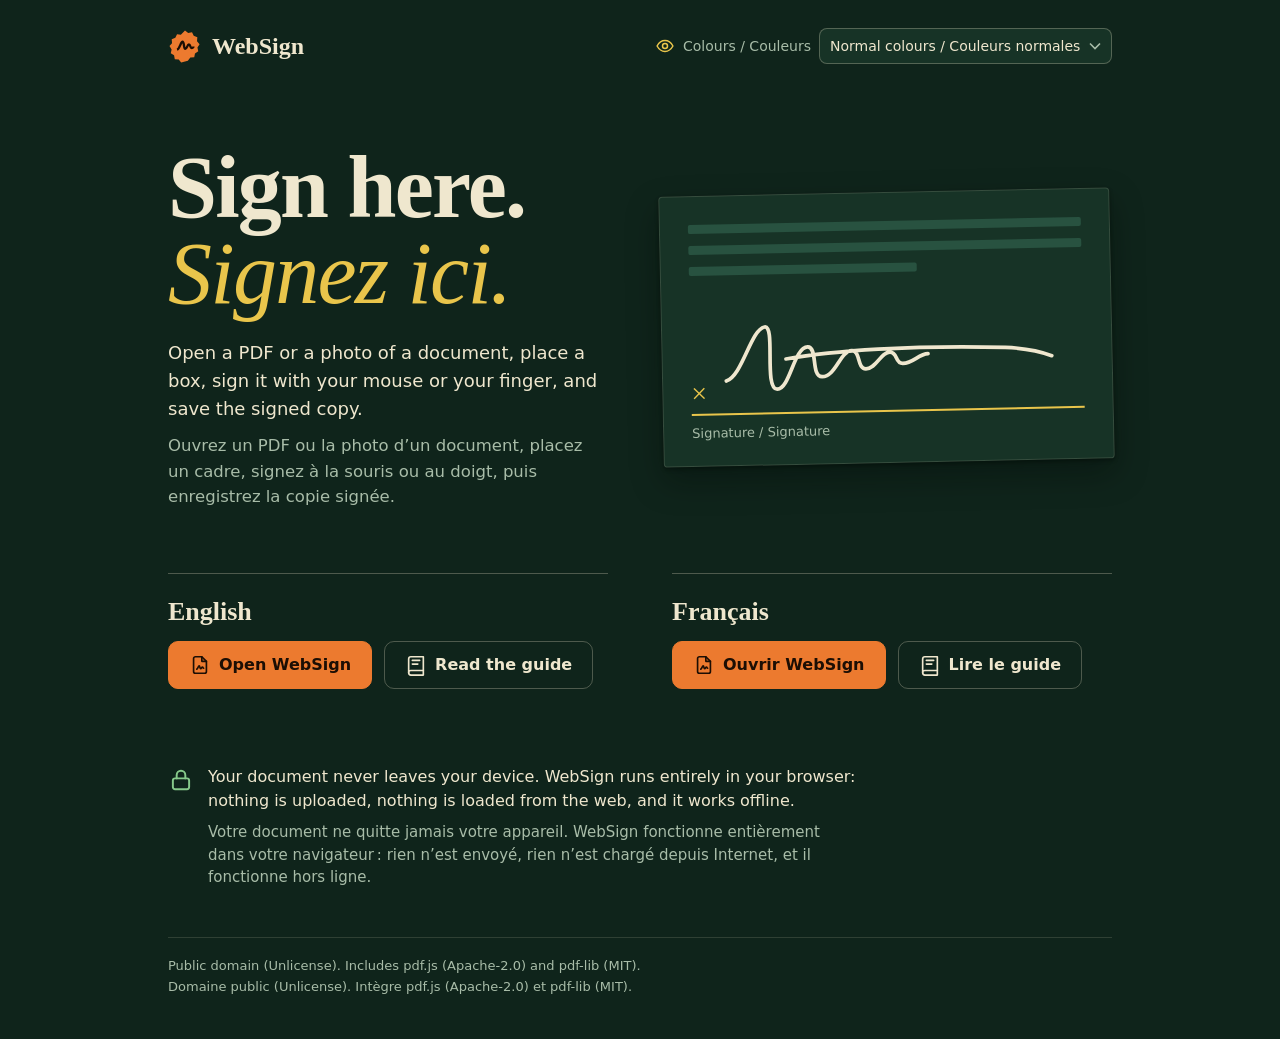
==== commit 6af06d7e: "Add colour-blindness palettes: eye button in the toolbar, drop-down on landing and guides - Toolbar:" ====
--- a/index.html
+++ b/index.html
@@ -10,6 +10,7 @@
 <meta name="description" content="WebSign: sign a PDF or an image in your browser. Nothing is uploaded. — Signez un PDF ou une image dans votre navigateur, sans rien envoyer.">
 <title>WebSign – Sign a PDF or an image · Signer un PDF ou une image</title>
 <link rel="icon" href="data:image/svg+xml,%3Csvg xmlns='http://www.w3.org/2000/svg' viewBox='0 0 32 32'%3E%3Cpath d='M16 1.5l3 2.2 3.6-.6 1.6 3.3 3.4 1.4-.3 3.7 2.4 2.8-2 3.1.8 3.6-3.1 2-.7 3.6-3.7.3-2.3 2.9L16 30.5l-3.6 1.1-2.3-2.9-3.7-.3-.7-3.6-3.1-2 .8-3.6-2-3.1 2.4-2.8-.3-3.7 3.4-1.4 1.6-3.3 3.6.6z' fill='%23ec7a2f'/%3E%3Cpath d='M8.5 19.5c2.6-.8 3.4-7.5 5.2-7.5s.8 6.6 2.6 6.6 1.7-4 3.4-4 .9 3.3 2.6 3.3 1.6-1.4 1.6-1.4' fill='none' stroke='%231c0e04' stroke-width='2.2' stroke-linecap='round' stroke-linejoin='round'/%3E%3C/svg%3E">
+<script>try{var v=localStorage.getItem('websign.vision');if(v==='protan'||v==='deutan'||v==='tritan')document.documentElement.setAttribute('data-vision',v)}catch(e){}</script>
 <style>
 /* WebSign design tokens: "a writing desk at night".
    Bottle-green blotter, felt surfaces, parchment text, brass (yellow) for the signature
@@ -106,12 +107,49 @@
   .bar { gap: 6px; }
   .brand-link span { display: none; }
 }
+
+/* ---------- colour-vision palettes (html[data-vision]) ----------
+   Standard: green / yellow / orange. Protanopia and deuteranopia (red-green) cannot tell
+   the green background, the yellow and the orange apart, so they get a navy / yellow /
+   blue scheme. Tritanopia (blue-yellow) gets a neutral dark / cyan / coral-red scheme.
+   Every text pair stays at WCAG AAA (7:1) except muted text on raised surfaces (≥ 6.3:1). */
+html[data-vision="protan"] {
+  --bg: #0d1b2e; --surface: #15263d; --surface-2: #1d3250; --surface-3: #284166;
+  --text: #f1ede2; --muted: #aab8cc;
+  --brass: #f5cf3c; --wax: #5ba4ff; --wax-hover: #7cb6ff; --wax-ink: #03101f;
+  --leaf: #e8eefc; --danger: #ffc56b;
+}
+html[data-vision="deutan"] {
+  --bg: #0f1a2c; --surface: #17263b; --surface-2: #20324c; --surface-3: #2b4163;
+  --text: #f1ede2; --muted: #abb7c8;
+  --brass: #ffd23f; --wax: #4d9bff; --wax-hover: #70afff; --wax-ink: #03101f;
+  --leaf: #e8eefc; --danger: #ffb347;
+}
+html[data-vision="tritan"] {
+  --bg: #18181c; --surface: #222228; --surface-2: #2d2d35; --surface-3: #3a3a44;
+  --text: #f4efe8; --muted: #bdb8b2;
+  --brass: #5fe0e0; --wax: #ff6a5c; --wax-hover: #ff8478; --wax-ink: #1f0402;
+  --leaf: #c9f2f2; --danger: #ff9c9c;
+}
+html[data-vision] ::selection { background: var(--brass); color: var(--wax-ink); }
+
+/* colour-vision drop-down (landing page and guides) */
+.vision-pick { display: inline-flex; align-items: center; gap: 8px; font-size: 14px; color: var(--muted); }
+.vision-pick .ico { width: 20px; height: 20px; color: var(--brass); }
+.vision-pick select {
+  min-height: 36px; padding: 0 30px 0 10px; font: inherit; color: var(--text);
+  background: var(--surface) url("data:image/svg+xml,%3Csvg xmlns='http://www.w3.org/2000/svg' viewBox='0 0 12 8'%3E%3Cpath d='M1 1.5 6 6.5l5-5' fill='none' stroke='%23a8bca8' stroke-width='1.6'/%3E%3C/svg%3E") no-repeat right 10px center / 12px 8px;
+  border: 1px solid var(--line-strong); border-radius: 8px;
+  -webkit-appearance: none; appearance: none; cursor: pointer; max-width: 62vw;
+}
+.vision-pick select:focus-visible { outline: 2px solid var(--brass); outline-offset: 2px; }
+.vision-pick option { background: var(--surface); color: var(--text); }
 /* ---------- landing ---------- */
 .landing-main {
   max-width: 1040px; margin: 0 auto;
   padding: calc(28px + var(--safe-t)) clamp(20px, 5vw, 48px) calc(40px + var(--safe-b));
 }
-.landing-head { display: flex; align-items: center; gap: 10px; }
+.landing-head { display: flex; align-items: center; gap: 10px; flex-wrap: wrap; }
 .landing-head .logo { width: 34px; height: 34px; color: var(--wax); }
 .wordmark { font: 600 24px/1 var(--serif); color: var(--text); }
 
@@ -204,6 +242,9 @@
 .doc pre { overflow: auto; background: var(--surface-2); border: 1px solid var(--line); padding: 12px 14px; border-radius: 10px; font-size: 14px; line-height: 1.5; }
 .doc pre code { border: 0; padding: 0; background: none; }
 .doc ul ul { margin-top: 6px; }
+
+.doc-vision { margin: 4px 0 18px; }
+@media (max-width: 520px) { .landing-head .vision-pick span { display: none; } }
 </style>
 </head>
 <body>
@@ -221,6 +262,7 @@
     <symbol id="i-eraser" viewBox="0 0 24 24"><path d="m7 21-4.3-4.3a1 1 0 0 1 0-1.4l10-10a1 1 0 0 1 1.4 0l5.6 5.6a1 1 0 0 1 0 1.4L13 19"/><path d="M7 21h13M5.5 12.5l6 6"/></symbol>
     <symbol id="i-trash" viewBox="0 0 24 24"><path d="M4 7h16M10 11v6M14 11v6M6 7l1 12a2 2 0 0 0 2 2h6a2 2 0 0 0 2-2l1-12M9 7V4h6v3"/></symbol>
     <symbol id="i-book" viewBox="0 0 24 24"><path d="M4 5.5A2.5 2.5 0 0 1 6.5 3H20v15H6.5A2.5 2.5 0 0 0 4 20.5z"/><path d="M4 20.5A2.5 2.5 0 0 0 6.5 23H20v-5M8 7h8M8 11h6"/></symbol>
+    <symbol id="i-eye" viewBox="0 0 24 24"><path d="M2.5 12S6 5.5 12 5.5 21.5 12 21.5 12 18 18.5 12 18.5 2.5 12 2.5 12z"/><circle cx="12" cy="12" r="3"/></symbol>
     <symbol id="i-lock" viewBox="0 0 24 24"><rect x="4.5" y="10.5" width="15" height="10" rx="2"/><path d="M8 10.5V7.5a4 4 0 0 1 8 0v3"/></symbol>
     <symbol id="i-x" viewBox="0 0 24 24"><path d="M6 6l12 12M18 6 6 18"/></symbol>
   </defs>
@@ -229,6 +271,8 @@
   <header class="landing-head">
     <svg class="logo" aria-hidden="true"><use href="#i-logo"/></svg>
     <span class="wordmark">WebSign</span>
+    <span class="spacer"></span>
+    <label class="vision-pick"><svg class="ico" aria-hidden="true"><use href="#i-eye"/></svg><span>Colours / Couleurs</span><select id="vision-select"><option value="normal">Normal colours / Couleurs normales</option><option value="protan">Protanopia / Protanopie</option><option value="deutan">Deuteranopia / Deutéranopie</option><option value="tritan">Tritanopia / Tritanopie</option></select></label>
   </header>
 
   <section class="hero" aria-labelledby="hero-title">
@@ -275,6 +319,11 @@
     <p lang="fr">Domaine public (Unlicense). Intègre pdf.js (Apache-2.0) et pdf-lib (MIT).</p>
   </footer>
 </main>
+<script>(function(){var s=document.getElementById('vision-select');var h=document.documentElement;
+function apply(v){if(v==='protan'||v==='deutan'||v==='tritan')h.setAttribute('data-vision',v);else{h.removeAttribute('data-vision');v='normal';}s.value=v;}
+apply(h.getAttribute('data-vision')||'normal');
+s.addEventListener('change',function(){apply(s.value);try{localStorage.setItem('websign.vision',s.value)}catch(e){}});
+window.addEventListener('storage',function(e){if(e.key==='websign.vision')apply(e.newValue);});})();</script>
 <script>
 // Show the browser's language first; both choices always stay available.
 (function () {
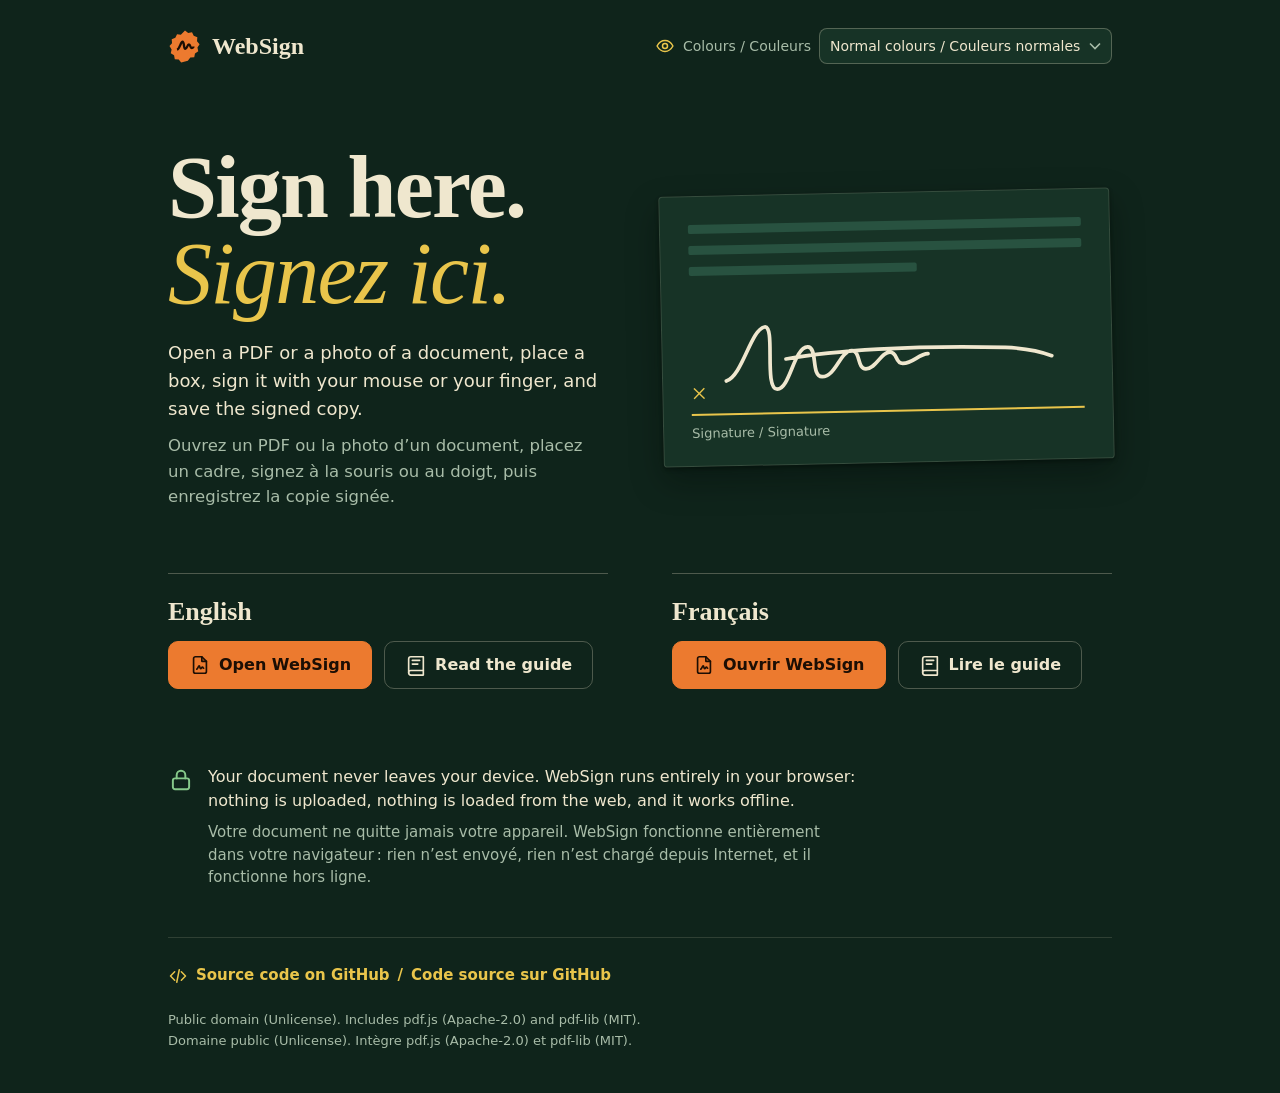
==== commit 538b6763: "Landing page: link to the source code on GitHub in the footer Co-Authored-By: Claude Opus 5.5 <norep" ====
--- a/index.html
+++ b/index.html
@@ -245,6 +245,14 @@
 
 .doc-vision { margin: 4px 0 18px; }
 @media (max-width: 520px) { .landing-head .vision-pick span { display: none; } }
+
+.landing-foot .source { margin: 0 0 12px; }
+.landing-foot .source a {
+  display: inline-flex; align-items: center; gap: 8px; min-height: 44px;
+  color: var(--brass); font-size: 15px; font-weight: 600; text-decoration: none;
+}
+.landing-foot .source a:hover span { text-decoration: underline; text-underline-offset: 3px; }
+.landing-foot .source .ico { width: 20px; height: 20px; }
 </style>
 </head>
 <body>
@@ -263,6 +271,7 @@
     <symbol id="i-trash" viewBox="0 0 24 24"><path d="M4 7h16M10 11v6M14 11v6M6 7l1 12a2 2 0 0 0 2 2h6a2 2 0 0 0 2-2l1-12M9 7V4h6v3"/></symbol>
     <symbol id="i-book" viewBox="0 0 24 24"><path d="M4 5.5A2.5 2.5 0 0 1 6.5 3H20v15H6.5A2.5 2.5 0 0 0 4 20.5z"/><path d="M4 20.5A2.5 2.5 0 0 0 6.5 23H20v-5M8 7h8M8 11h6"/></symbol>
     <symbol id="i-eye" viewBox="0 0 24 24"><path d="M2.5 12S6 5.5 12 5.5 21.5 12 21.5 12 18 18.5 12 18.5 2.5 12 2.5 12z"/><circle cx="12" cy="12" r="3"/></symbol>
+    <symbol id="i-code" viewBox="0 0 24 24"><path d="m8 7-5 5 5 5M16 7l5 5-5 5M13.5 4.5l-3 15"/></symbol>
     <symbol id="i-lock" viewBox="0 0 24 24"><rect x="4.5" y="10.5" width="15" height="10" rx="2"/><path d="M8 10.5V7.5a4 4 0 0 1 8 0v3"/></symbol>
     <symbol id="i-x" viewBox="0 0 24 24"><path d="M6 6l12 12M18 6 6 18"/></symbol>
   </defs>
@@ -315,6 +324,7 @@
   </section>
 
   <footer class="landing-foot">
+    <p class="source"><a href="https://github.com/botelectro9/WebSign" id="source-link" rel="noopener"><svg class="ico" aria-hidden="true"><use href="#i-code"/></svg><span lang="en">Source code on GitHub</span> / <span lang="fr">Code source sur GitHub</span></a></p>
     <p lang="en">Public domain (Unlicense). Includes pdf.js (Apache-2.0) and pdf-lib (MIT).</p>
     <p lang="fr">Domaine public (Unlicense). Intègre pdf.js (Apache-2.0) et pdf-lib (MIT).</p>
   </footer>
